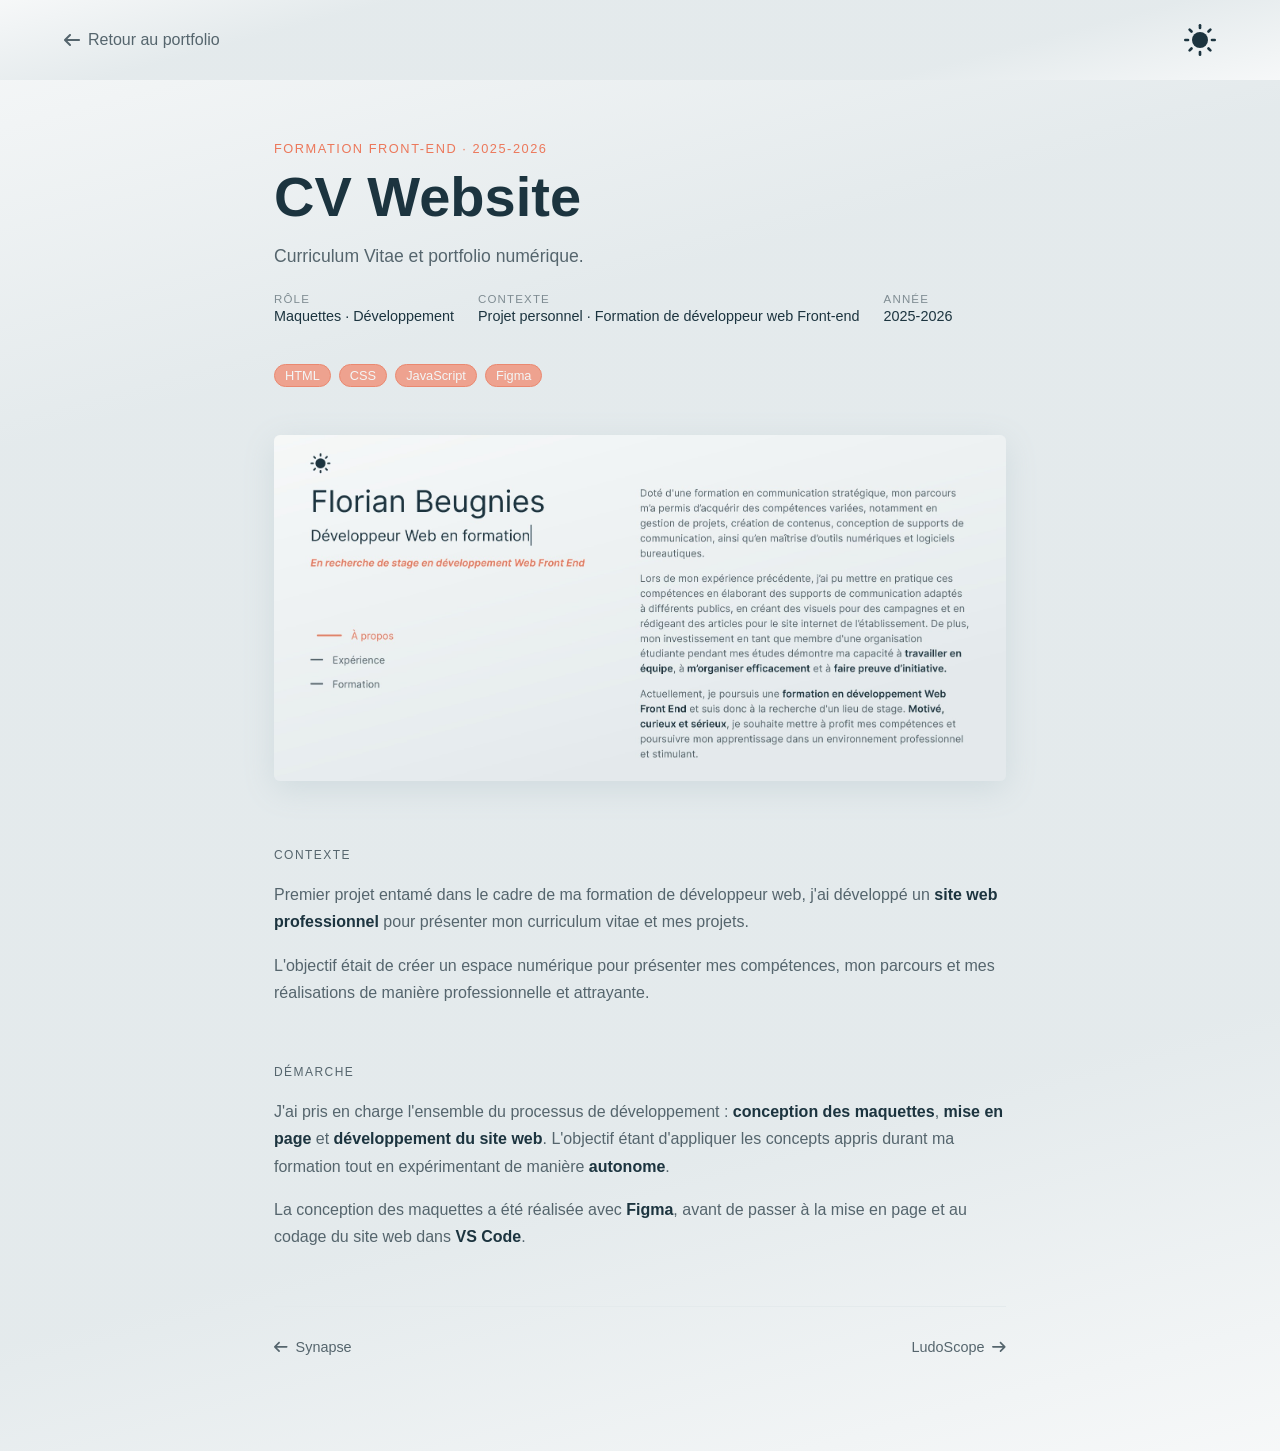
==== projet-cvwebsite.html @ bdbbf0bb "Déplace les fichiers à la racine pour GitHub Pages" ====
<!DOCTYPE html>
<html lang="fr">
<head>
    <meta charset="UTF-8">
    <meta name="viewport" content="width=device-width, initial-scale=1.0">
    <title>CV Website — Florian Beugnies</title>
    <link rel="icon" type="image/x-icon" href="favicon.ico">
    <link rel="stylesheet" href="https://use.typekit.net/bfp3pew.css">
    <link rel="stylesheet" href="cv-style.css">
    <link rel="stylesheet" href="projet-style.css">
</head>
<body>

    <!-- Lightbox -->
    <div class="lightbox" id="lightbox" role="dialog" aria-modal="true">
        <button class="lightbox-close" id="lightbox-close" aria-label="Fermer">✕</button>
        <img src="" alt="" id="lightbox-img">
    </div>

    <header class="projet-header">
        <a href="index.html" class="back-link" aria-label="Retour au portfolio">
            <!-- Flèche gauche -->
            <svg xmlns="http://www.w3.org/2000/svg" viewBox="0 0 512 512"><path d="M9.4 233.4c-12.5 12.5-12.5 32.8 0 45.3l160 160c12.5 12.5 32.8 12.5 45.3 0s12.5-32.8 0-45.3L109.2 288 480 288c17.7 0 32-14.3 32-32s-14.3-32-32-32L109.2 224l105.4-105.4c12.5-12.5 12.5-32.8 0-45.3s-32.8-12.5-45.3 0l-160 160z"/></svg>
            Retour au portfolio
        </a>
        <button class="dark-mode-toggle" aria-label="Basculer le mode sombre">
            <svg class="dark-mode-toggle__icon" viewBox="0 0 24 24">
                <defs>
                    <mask id="mask">
                        <rect x="0" y="0" width="100%" height="100%" fill="white"/>
                        <circle class="dark-mode-toggle__cut-out" r="6" cx="24" cy="10" fill="black"/>
                    </mask>
                </defs>
                <circle class="dark-mode-toggle__center-circle" r="6" cx="12" cy="12" fill="currentColor" mask="url(#mask)"/>
                <g class="dark-mode-toggle__rays" stroke="currentColor" stroke-width="2" stroke-linecap="round">
                    <line x1="12" x2="12" y1="3" y2="1"/>
                    <line x1="21" x2="23" y1="12" y2="12"/>
                    <line x1="12" x2="12" y1="21" y2="23"/>
                    <line x1="1" x2="3" y1="12" y2="12"/>
                </g>
                <g class="dark-mode-toggle__rays" stroke="currentColor" stroke-width="2" stroke-linecap="round" transform="rotate(45 12 12)">
                    <line x1="12" x2="12" y1="3" y2="1"/>
                    <line x1="21" x2="23" y1="12" y2="12"/>
                    <line x1="12" x2="12" y1="21" y2="23"/>
                    <line x1="1" x2="3" y1="12" y2="12"/>
                </g>
            </svg>
        </button>
    </header>

    <main>
        <div class="projet-wrapper">

            <!-- En-tête -->
            <p class="projet-eyebrow">Formation Front-end · 2025-2026</p>
            <h1 class="projet-titre">CV Website</h1>
            <p class="projet-sous-titre">Curriculum Vitae et portfolio numérique.</p>

            <div class="projet-meta">
                <div class="meta-item">
                    <span class="meta-label">Rôle</span>
                    <span class="meta-value">Maquettes · Développement</span>
                </div>
                <div class="meta-item">
                    <span class="meta-label">Contexte</span>
                    <span class="meta-value">Projet personnel · Formation de développeur web Front-end</span>
                </div>
                <div class="meta-item">
                    <span class="meta-label">Année</span>
                    <span class="meta-value">2025-2026</span>
                </div>
            </div>

            <div class="list-tags">
                <span class="tag">HTML</span>
                <span class="tag">CSS</span>
                <span class="tag">JavaScript</span>
                <span class="tag">Figma</span>
            </div>

            <!-- Image hero (couverture) -->
            <div class="hero-image">
                <div class="image-placeholder">
                    <img src="medias-projets/cvwebsite-front.JPG" alt="Aperçu du projet CV Website">
                </div>
            </div>

            <!-- Contexte & démarche -->
            <div class="section-bloc">
                <p class="section-label">Contexte</p>
                <p>Premier projet entamé dans le cadre de ma formation de développeur web, j'ai développé un <strong>site web professionnel</strong> pour présenter mon curriculum vitae et mes projets.</p>
                <p>L'objectif était de créer un espace numérique pour présenter mes compétences, mon parcours et mes réalisations de manière professionnelle et attrayante.</p>
            </div>

            <!-- Démarche -->
            <div class="section-bloc">
                <p class="section-label">Démarche</p>
                <p>J'ai pris en charge l'ensemble du processus de développement : <strong>conception des maquettes</strong>, <strong>mise en page</strong> et <strong>développement du site web</strong>. L'objectif étant d'appliquer les concepts appris durant ma formation tout en expérimentant de manière <strong>autonome</strong>.</p>
                <p>La conception des maquettes a été réalisée avec <strong>Figma</strong>, avant de passer à la mise en page et au codage du site web dans <strong>VS Code</strong>.</p>
            </div>

            <!-- lien vers le projet complet -->
            <!-- <div class="pdf-section">
                <p>Envie de feuilleter le journal en entier ?</p>
                <a href="fichiersPDF/Synapse.pdf" target="_blank" class="btn-pdf">
                    <svg xmlns="http://www.w3.org/2000/svg" viewBox="0 0 512 512"><path d="M320 0c-17.7 0-32 14.3-32 32s14.3 32 32 32l82.7 0-201.4 201.4c-12.5 12.5-12.5 32.8 0 45.3s32.8 12.5 45.3 0L448 109.3 448 192c0 17.7 14.3 32 32 32s32-14.3 32-32l0-160c0-17.7-14.3-32-32-32L320 0zM80 96C35.8 96 0 131.8 0 176L0 432c0 44.2 35.8 80 80 80l256 0c44.2 0 80-35.8 80-80l0-80c0-17.7-14.3-32-32-32s-32 14.3-32 32l0 80c0 8.8-7.2 16-16 16L80 448c-8.8 0-16-7.2-16-16l0-256c0-8.8 7.2-16 16-16l80 0c17.7 0 32-14.3 32-32s-14.3-32-32-32L80 96z"/></svg>
                    Voir le journal complet (PDF)
                </a>
            </div> -->

            <!-- Navigation entre projets -->
            <nav class="projet-nav">
                <a href="projet-synapse.html" class="nav-prev">
                    <svg xmlns="http://www.w3.org/2000/svg" viewBox="0 0 512 512"><path d="M9.4 233.4c-12.5 12.5-12.5 32.8 0 45.3l160 160c12.5 12.5 32.8 12.5 45.3 0s12.5-32.8 0-45.3L109.2 288 480 288c17.7 0 32-14.3 32-32s-14.3-32-32-32L109.2 224l105.4-105.4c12.5-12.5 12.5-32.8 0-45.3s-32.8-12.5-45.3 0l-160 160z"/></svg>
                    Synapse
                </a>
                <a href="projet-ludoscope.html" class="nav-next">
                    LudoScope
                    <svg xmlns="http://www.w3.org/2000/svg" viewBox="0 0 512 512"><path d="M502.6 278.6c12.5-12.5 12.5-32.8 0-45.3l-160-160c-12.5-12.5-32.8-12.5-45.3 0s-12.5 32.8 0 45.3L402.7 224 32 224c-17.7 0-32 14.3-32 32s14.3 32 32 32l370.7 0-105.4 105.4c-12.5 12.5-12.5 32.8 0 45.3s32.8 12.5 45.3 0l160-160z"/></svg>
                </a>
            </nav>

        </div>
    </main>

    <script src="darkmode.js"></script>
    <script src="gallery-script.js"></script>

</body>
</html>
---- cv-style.css ----
/** ===== VARIABLES & THÈME ===== */

:root {
    --gradient-bg-color: linear-gradient(345deg,hsl(195, 15%, 97%) 0%, hsl(195, 18%, 91%) 25%, hsl(195, 18%, 91%) 75%, hsl(195, 15%, 97%) 100%);
    --main-bg-color: hsl(195, 15%, 97%);
    --second-bg-color: hsl(195, 18%, 91%);
    --main-text-color: hsl(200, 12%, 38%);
    --accent-text-color: hsl(200, 38%, 18%);
    --accentuate-color: #EC785B;
    --tags-background-color: #F0967F;
    --shadow-color: hsl(195, 18%, 84%);
}

.theme--dark {
    --gradient-bg-color: linear-gradient(345deg,rgba(26, 46, 54, 1) 0%, rgba(14, 30, 36, 1) 25%, rgba(14, 30, 36, 1) 75%, rgba(26, 46, 54, 1) 100%);
    --main-bg-color: #0e1e24;
    --second-bg-color: #30464E;
    --main-text-color: hsl(195, 15%, 72%);
    --accent-text-color: #F5F0EE;
    --accentuate-color: #EC785B;
    --tags-background-color: #F0967F;
    --shadow-color: hsl(200, 30%, 6%);
}

/** ===== STYLES GLOBAUX ===== */

* {
    box-sizing: border-box;
}

html {
    font-family: "inter-variable", Arial, Helvetica, sans-serif;
    font-variation-settings: "slnt" 0, "wght" 400;
}

body {
    background-image: var(--gradient-bg-color);
    color: var(--main-text-color);
    margin: 0;
}

strong {
    color: var(--accent-text-color);
    font-variation-settings: "wght" 600;
}


/** ===== LAYOUT PRINCIPAL ===== */

header {
    height: 5rem;
    width: 100%;
    display: flex;
    flex-direction: row;
    justify-content: flex-start;
    padding: 2.5% 5% 0%;
}

main {
    width: 100%;
}


/** ===== PANEL GAUCHE (INFOS) ===== */

.infos {
    position: fixed;
    left: 0;
    bottom: 1rem;
    top: 5rem;
    width: 45%;
    margin-left: 5%;
    display: flex;
    flex-direction: column;
    justify-content: space-between;
    height: calc(100vh - 5rem);
}

.infos h1 {
    font-size: 3em;
    line-height: 1;
    margin: 0;
    color: var(--accent-text-color);
    transition: all .2s ease-in;
}

.infos h1:hover {
    color: var(--accentuate-color);
    transition: all .2s ease-in;
}

.infos h2 {
    font-size: 1.5em;
    line-height: 1;
    color: var(--accent-text-color);
}

.infos h3 {
    font-size: 1em;
    font-variation-settings: "slnt" -10, "wght" 600;
    margin-bottom: 0;
    color: var(--accentuate-color);
}

.infos a {
    text-decoration: none;
    color: var(--accent-text-color);
}

.infos ul {
    list-style: none;
    padding: 0;
    margin: 0;
    display: flex;
    flex-direction: column;
}

.infos ul li:last-child {
    margin-bottom: 0;
}

.infos svg {
    height: 2rem;
}

.infos a:hover svg {
    fill: var(--accentuate-color);
}


/** ===== MENU LATÉRAL ===== */

.side-menu a {
    position: relative;
    display: inline-block;
    padding-left: 35px;
    font-size: 1em;
    color: var(--main-text-color);
    transition: all 0.2s ease;
}

.side-menu a::before {
    content: "";
    position: absolute;
    left: 0;
    top: 50%;
    width: 20px;
    height: 2px;
    background-color: var(--main-text-color);
    transform: translateY(-50%);
    transition: all .2s ease-in;
    border-radius: 1px;
}

.side-menu a:hover {
    transform: translateX(10px);
    padding-left: 55px;
    color: var(--accentuate-color);
    transition: all .2s ease-in;
}

.side-menu a:hover::before {
    width: 40px;
    background-color: var(--accentuate-color);
}

.side-menu a:hover svg {
    fill: var(--accentuate-color);
    transition: all .2s ease-in;
}

.side-menu li {
    margin-bottom: 1rem;
}

.side-menu a.active {
    transform: translateX(10px);
    padding-left: 55px;
    color: var(--accentuate-color);
}

.side-menu a.active::before {
    width: 40px;
    background-color: var(--accentuate-color);
}


/** ===== LIENS SOCIAUX ===== */

.social-links ul {
    display: flex;
    flex-direction: row;
    gap: 1rem;
}

svg {
    height: 0.8em;
    fill: var(--main-text-color);
    transition: all .3s ease-in;
}


/** ===== CONTENU PRINCIPAL (DROITE) ===== */

#apropos, #experience, #formation, #projets {
    scroll-margin-top: 80px;
}

.contenu {
    margin-left: 50%;
    margin-right: 5%;
    max-width: 1200px;
    display: flex;
    flex-direction: column;
    gap: 8rem;
}

.contenu p {
    line-height: 1.5;
    margin-top: 0;
}

.contenu h1 {
    font-size: 1rem;
    line-height: 1;
    margin-top: 0;
}

.contenu .table-list {
    list-style: none;
    padding: 0;
    margin: 0;
}

.contenu .table-list-item {
    display: flex;
    padding: 1rem 0;
    transition: all .3s ease-in;
    border: 1px solid transparent;
    border-bottom: 1px solid var(--second-bg-color);
    border-radius: 8px;
}

.contenu .table-list:last-child {
    border: none;
}

.contenu .table-list .table-list-item:hover {
    background-color: var(--second-bg-color);
    border: 1px solid var(--accentuate-color);
    border-radius: 8px;
    transition: all .3s ease-in;
}

.contenu .table-list .table-list-item:hover .titre-fonction h1 {
    color: var(--accentuate-color);
}

.contenu .tasks-list {
    padding: 0;
}

.contenu .tasks-list li {
    margin-bottom: 0.2rem;
    line-height: 1.5;
}

.contenu .tasks-list li:last-child {
    margin-bottom: 1.2rem;
}

.contenu a {
    text-decoration: none;
    color: var(--main-text-color);
}
.contenu a:visited {
    color: inherit;
}


/** ===== SECTIONS : EXPÉRIENCE, FORMATION, PROJETS ===== */

.experience,
.formation,
.projets {
    margin-left: -2%;
    margin-right: -2%;
    box-shadow: var(--shadow-color) 0px 2px 3px 0px, var(--shadow-color) 0px 1px 1px 0px;
    border-radius: 8px;
    width: 100%;
    background-color: var(--main-bg-color);
    border: 1px solid var(--accentuate-color);
}

.formation-container {
    width: 100%;
}

.experience,
.formation {
    cursor: default;
}

.experience p:last-child,
.formation p:last-child,
.projets p:last-child {
    margin-bottom: 0.8rem;
}


/** ===== SECTION FORMATION ===== */

.formation {
    margin-bottom: 1rem;
}

.formation-container svg,
.projets svg {
    fill: var(--accent-text-color);
    transition: all .3s ease-in;
}

.formation a,
.formation-container a {
    text-decoration: none;
    color: var(--accent-text-color);
    cursor: pointer;
    transition: all .3s ease-in;
}

.formation a:hover,
.formation-container a:hover {
    color: var(--accentuate-color);
    transition: all .3s ease-in;
}

.formation-container a:hover svg {
    fill: var(--accentuate-color);
    transition: all .3s ease-in;
}


/** ===== SECTION EXPÉRIENCE ====== */

.annees {
    width: 100px;
    margin-left: 2%;
}

.titre-fonction {
    margin-right: 2%;
    flex: 1;
}

.titre-fonction h1 {
    color: var(--accent-text-color);
}

.titre-fonction p {
    line-height: 1;
}


/** ===== SECTION PROJETS ====== */

.projets a {
    text-decoration: none;
    color: var(--main-text-color);
    cursor: pointer;
    transition: all .3s ease-in;
}

.projets h1 {
    color: var(--accent-text-color);
}

.projets h1,
.projets p {
    margin-left: 2%;
    margin-right: 2%;
}

.projets a:hover h1 {
    color: var(--accentuate-color);
    transition: all .3s ease-in;
}

.projets a:hover svg {
    fill: var(--accentuate-color);
    transition: all .3s ease-in;
}


/** ===== TAGS ===== */

.list-tags {
    display: flex;
    gap: 0.5rem;
    flex-wrap: wrap;
    margin: 0 2%;
}

.ajust {
    margin-left: 0;
}

.tag {
    font-size: 0.8em;
    padding: 3px 6px;
    border-radius: 1rem;
    border: 1px solid var(--accentuate-color);
    background-color: var(--tags-background-color);
    color: var(--main-bg-color);
    font-variation-settings: "wght" 600;
    opacity: 0.8;
}


/** ===== FOOTER ===== */

.footer a, .footer strong {
    text-decoration: none;
    color: var(--main-text-color);
    font-variation-settings: "wght" 600;
    transition: all .3s ease-in;
}

.footer a:hover strong {
    color: var(--accentuate-color);
    transition: all .3s ease-in;
}


/** ===== DARK MODE TOGGLE ===== */

.dark-mode-toggle {
    position: fixed;
    background: transparent;
    cursor: pointer;
    border: none;
    border-radius: 1rem;
    padding: 0;
}

.dark-mode-toggle:focus {
    outline: none;
}

.dark-mode-toggle__icon {
    display: flex;
    align-items: center;
    justify-content: flex-start;
    width: 2rem;
    height: auto;
    color: var(--accent-text-color);
    transition: all .3s ease-in;
}

.dark-mode-toggle__icon:hover {
    color: var(--accentuate-color);
    transition: all .3s ease-in;
}

.dark-mode-toggle__icon--moon {
    color: var(--accent-text-color);
    transition: opacity .2s linear, color .2s linear;
    width: 2rem;
}

.dark-mode-toggle__icon--moon:hover {
    color: var(--accentuate-color);
    opacity: .8;
}

.dark-mode-toggle__rays {
    transition: opacity .2s linear .2s;
}

.dark-mode-toggle__icon--moon .dark-mode-toggle__rays {
    opacity: 0;
}

.dark-mode-toggle__cut-out {
    transition: transform .5s cubic-bezier(0.54,-0.42, 0.29, 1.3);
}

.dark-mode-toggle__icon--moon .dark-mode-toggle__cut-out {
    transform: translateX(-30%);
    transition: transform .5s cubic-bezier(0.21, 0.17, 0.43, 1.43);
}


/** ===== RESPONSIVE DESIGN ===== */

@media screen and (max-width: 1100px) {

    header {
        height: 5rem;
        width: 100%;
        display: flex;
        flex-direction: row;
        justify-content: flex-end;
        padding: 2.5% 5% 0%;
    }

    .maincontent {
        display: flex;
        flex-direction: column;
        margin: 0% 5%;
        gap: 4rem;
    }

    .infos {
        position: static;
        width: 100%;
        height: fit-content;
        margin-left: 0;
        justify-content: flex-start;
        gap: 2rem;
    }

    .contenu {
        width: 100%;
        max-width: 100%;
        margin: 0;
        gap: 4rem;
        align-items: center;
    }

    .formation {
        margin: 0;
    }

    .dark-mode-toggle {
        position: relative;
    }
}
---- projet-style.css ----
/** ===== Page Projet Synapse ===== */

        body {
            background-image: var(--gradient-bg-color);
        }

        /* Header avec bouton retour + toggle */
        .projet-header {
            height: 5rem;
            width: 100%;
            display: flex;
            flex-direction: row;
            justify-content: space-between;
            align-items: center;
            padding: 0 5%;
            position: sticky;
            top: 0;
            z-index: 100;
            background-image: var(--gradient-bg-color);
        }

        .back-link {
            display: flex;
            align-items: center;
            gap: 0.5rem;
            text-decoration: none;
            color: var(--main-text-color);
            font-variation-settings: "wght" 500;
            transition: all .2s ease-in;
        }

        .back-link svg {
            height: 1rem;
            fill: var(--main-text-color);
            transition: all .2s ease-in;
        }

        .back-link:hover {
            color: var(--accentuate-color);
            transform: translateX(-4px);
        }

        .back-link:hover svg {
            fill: var(--accentuate-color);
        }

        .dark-mode-toggle {
            position: static;
        }

        /* ===== CONTENU PRINCIPAL ===== */

        .projet-wrapper {
            max-width: 860px;
            margin: 0 auto;
            padding: 3rem 5% 6rem;
        }

        /* ===== EN-TÊTE DU PROJET ===== */

        .projet-eyebrow {
            font-size: 0.8em;
            letter-spacing: 0.12em;
            text-transform: uppercase;
            color: var(--accentuate-color);
            font-variation-settings: "wght" 600;
            margin-bottom: 0.75rem;
        }

        .projet-titre {
            font-size: clamp(2rem, 5vw, 3.5rem);
            line-height: 1.05;
            color: var(--accent-text-color);
            font-variation-settings: "wght" 700;
            margin: 0 0 1rem;
        }

        .projet-sous-titre {
            font-size: 1.1em;
            color: var(--main-text-color);
            line-height: 1.5;
            margin: 0 0 1.5rem;
            max-width: 600px;
        }

        .projet-meta {
            display: flex;
            gap: 1.5rem;
            flex-wrap: wrap;
            margin-bottom: 2.5rem;
        }

        .meta-item {
            display: flex;
            flex-direction: column;
            gap: 0.2rem;
        }

        .meta-label {
            font-size: 0.72em;
            letter-spacing: 0.1em;
            text-transform: uppercase;
            color: var(--main-text-color);
            opacity: 0.7;
        }

        .meta-value {
            font-size: 0.9em;
            color: var(--accent-text-color);
            font-variation-settings: "wght" 500;
        }

        .list-tags {
            display: flex;
            gap: 0.5rem;
            flex-wrap: wrap;
            margin: 0 0 3rem;
        }

        .tag {
            font-size: 0.8em;
            padding: 3px 10px;
            border-radius: 1em;
            border: 1px solid var(--accentuate-color);
            background-color: var(--tags-background-color);
            color: var(--main-bg-color);
            font-variation-settings: "wght" 600;
            opacity: 0.85;
        }

        /* ===== IMAGE HERO ===== */

        .hero-image {
            width: 100%;
            border-radius: 6px;
            overflow: hidden;
            margin-bottom: 4rem;
            box-shadow: 0 8px 32px var(--shadow-color);
            display: flex;
            align-items: center;
            justify-content: center;
            background-color: var(--second-bg-color);
        }

        .hero-image img {
            width: 100%;
            height: 100%;
            object-fit: cover;
            display: block;
        }

        .image-placeholder {
            display: flex;
            flex-direction: column;
            align-items: center;
            justify-content: center;
            gap: 0.75rem;
            color: var(--main-text-color);
            font-size: 0.85em;
            width: 100%;
            height: 100%;
            min-height: 300px;
        }

        .image-placeholder svg {
            height: 2.5rem;
            fill: var(--main-text-color);
            opacity: 0.5;
        }

        /* ===== SECTIONS TEXTE ===== */

        .section-bloc {
            margin-bottom: 3.5rem;
        }

        .section-label {
            font-size: 0.75em;
            letter-spacing: 0.12em;
            text-transform: uppercase;
            color: var(--accentuate-color);
            font-variation-settings: "wght" 600;
            margin-bottom: 0.75rem;
            display: flex;
            align-items: center;
            gap: 0.75rem;
        }

        .section-label::after {
            content: "";
            flex: 1;
            height: 1px;
            background-color: var(--second-bg-color);
        }

        .section-bloc p {
            line-height: 1.7;
            color: var(--main-text-color);
            margin: 0 0 1rem;
        }

        .section-bloc p:last-child {
            margin-bottom: 0;
        }

        /* ===== GRILLE DE SCANS ===== */

        .galerie-grid {
            display: grid;
            grid-template-columns: repeat(2, 1fr);
            gap: 1rem;
            margin-bottom: 4rem;
        }

        .galerie-item {
            border-radius: 4px;
            overflow: hidden;
            aspect-ratio: 3/4;
            cursor: zoom-in;
            transition: transform .25s ease, box-shadow .25s ease;
            box-shadow: 0 2px 8px var(--shadow-color);
            display: flex;
            align-items: center;
            justify-content: center;
        }

        .galerie-item:hover {
            transform: translateY(-4px);
            box-shadow: 0 12px 28px var(--shadow-color);
            transition: transform .25s ease, box-shadow .25s ease;
        }

        .galerie-item img {
            width: 100%;
            height: 100%;
            object-fit: cover;
            display: block;
        }

        .galerie-item.wide {
            grid-column: span 2;
            aspect-ratio: 3/2;
        }

        /* ===== LIGHTBOX ===== */

        .lightbox {
            display: none;
            position: fixed;
            inset: 0;
            background: rgba(14, 30, 36, 0.92);
            z-index: 1000;
            align-items: center;
            justify-content: center;
            padding: 2rem;
            cursor: zoom-out;
        }

        .lightbox.active {
            display: flex;
        }

        .lightbox img {
            max-width: 90vw;
            max-height: 90vh;
            object-fit: contain;
            border-radius: 4px;
            box-shadow: 0 24px 64px rgba(0,0,0,0.5);
        }

        .lightbox-close {
            position: absolute;
            top: 1.5rem;
            right: 1.5rem;
            background: none;
            border: none;
            color: #F5F0EE;
            font-size: 1.5rem;
            cursor: pointer;
            padding: 0.5rem;
            line-height: 1;
            opacity: 0.7;
            transition: opacity .2s;
        }

        .lightbox-close:hover {
            opacity: 1;
        }

        /* ===== BOUTON PDF ===== */

        .pdf-section {
            display: flex;
            flex-direction: column;
            align-items: center;
            gap: 1.5rem;
            padding: 2.5rem;
            border: 1px solid var(--second-bg-color);
            border-radius: 6px;
            text-align: center;
            margin-bottom: 4rem;
        }

        .pdf-section p {
            color: var(--main-text-color);
            margin: 0;
            line-height: 1.5;
        }

        .btn-pdf {
            display: inline-flex;
            align-items: center;
            gap: 0.6rem;
            padding: 0.75rem 1.5rem;
            background-color: var(--accentuate-color);
            color: #F5F0EE;
            text-decoration: none;
            border-radius: 4px;
            font-variation-settings: "wght" 600;
            font-size: 0.9em;
            transition: all .2s ease;
            opacity: 0.9;
        }

        .btn-pdf svg {
            height: 1rem;
            fill: #F5F0EE;
        }

        .btn-pdf:hover {
            opacity: 1;
            transform: translateY(-2px);
            box-shadow: 0 6px 16px var(--shadow-color);
            transition: all .2s ease;
        }

        /* ===== NAVIGATION BAS DE PAGE ===== */

        .projet-nav {
            display: flex;
            justify-content: space-between;
            align-items: center;
            padding-top: 2rem;
            border-top: 1px solid var(--second-bg-color);
        }

        .projet-nav a {
            display: flex;
            align-items: center;
            gap: 0.5rem;
            text-decoration: none;
            color: var(--main-text-color);
            font-variation-settings: "wght" 500;
            font-size: 0.9em;
            transition: all .2s ease-in;
        }

        .projet-nav a svg {
            height: 0.85rem;
            fill: var(--main-text-color);
            transition: all .2s ease-in;
        }

        .projet-nav a:hover {
            color: var(--accentuate-color);
        }

        .projet-nav a:hover svg {
            fill: var(--accentuate-color);
        }

        .nav-next {
            margin-left: auto;
        }

        /* ===== RESPONSIVE ===== */

        @media screen and (max-width: 600px) {
            .galerie-grid {
                grid-template-columns: 1fr;
            }

            .galerie-item.wide {
                grid-column: span 1;
                aspect-ratio: 3/2;
            }

            .projet-meta {
                gap: 1rem;
            }
        }
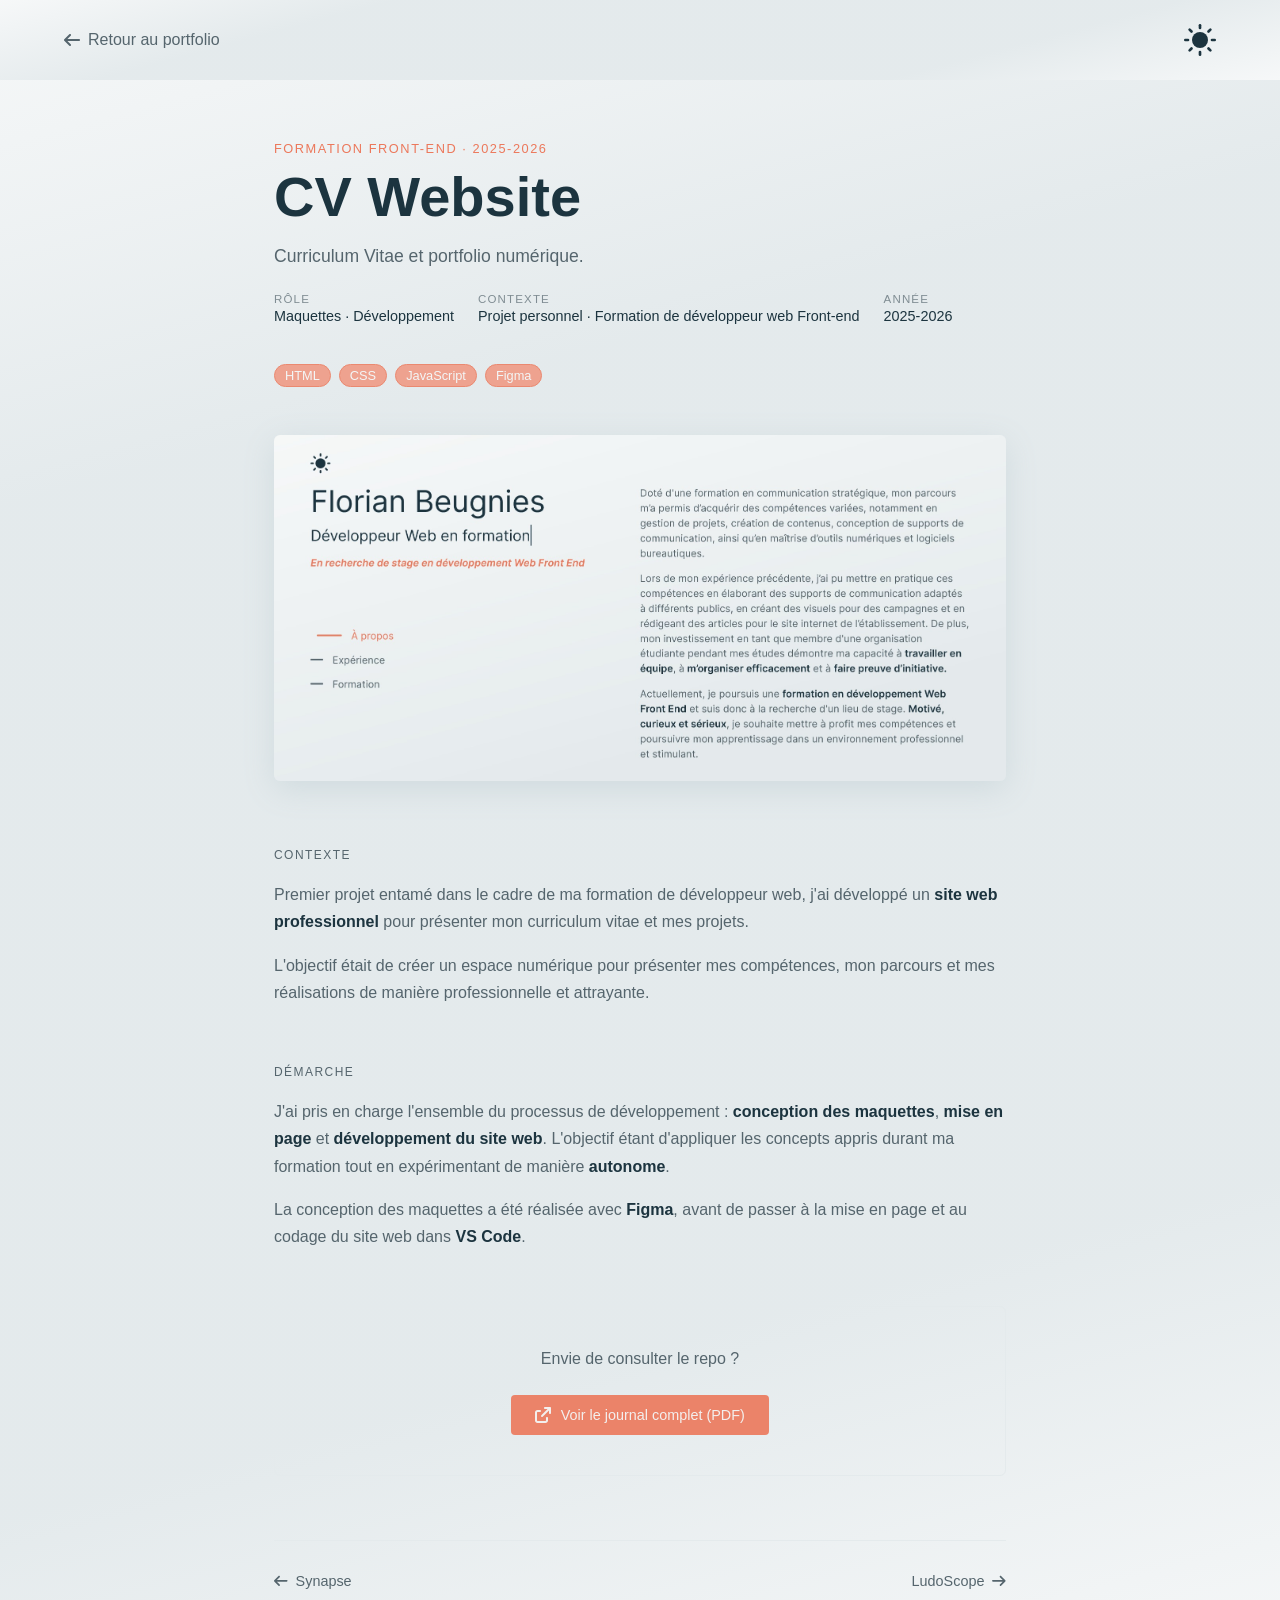
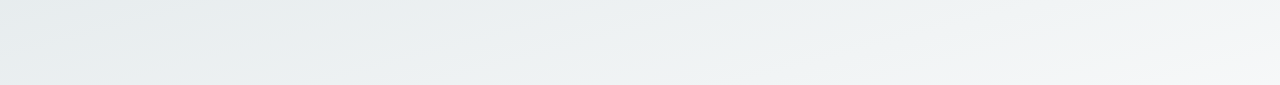
==== commit 6aaee08b: "Update CSS variables for improved theme consistency and modify project links in HTML" ====
--- a/projet-cvwebsite.html
+++ b/projet-cvwebsite.html
@@ -100,13 +100,13 @@
             </div>
 
             <!-- lien vers le projet complet -->
-            <!-- <div class="pdf-section">
-                <p>Envie de feuilleter le journal en entier ?</p>
+            <div class="pdf-section">
+                <p>Envie de consulter le repo ?</p>
                 <a href="fichiersPDF/Synapse.pdf" target="_blank" class="btn-pdf">
                     <svg xmlns="http://www.w3.org/2000/svg" viewBox="0 0 512 512"><path d="M320 0c-17.7 0-32 14.3-32 32s14.3 32 32 32l82.7 0-201.4 201.4c-12.5 12.5-12.5 32.8 0 45.3s32.8 12.5 45.3 0L448 109.3 448 192c0 17.7 14.3 32 32 32s32-14.3 32-32l0-160c0-17.7-14.3-32-32-32L320 0zM80 96C35.8 96 0 131.8 0 176L0 432c0 44.2 35.8 80 80 80l256 0c44.2 0 80-35.8 80-80l0-80c0-17.7-14.3-32-32-32s-32 14.3-32 32l0 80c0 8.8-7.2 16-16 16L80 448c-8.8 0-16-7.2-16-16l0-256c0-8.8 7.2-16 16-16l80 0c17.7 0 32-14.3 32-32s-14.3-32-32-32L80 96z"/></svg>
                     Voir le journal complet (PDF)
                 </a>
-            </div> -->
+            </div>
 
             <!-- Navigation entre projets -->
             <nav class="projet-nav">
--- a/cv-style.css
+++ b/cv-style.css
@@ -2,10 +2,10 @@
 
 :root {
     --gradient-bg-color: linear-gradient(345deg,hsl(195, 15%, 97%) 0%, hsl(195, 18%, 91%) 25%, hsl(195, 18%, 91%) 75%, hsl(195, 15%, 97%) 100%);
-    --main-bg-color: hsl(195, 15%, 97%);
+    --main-bg-color: rgb(246, 248, 248);
     --second-bg-color: hsl(195, 18%, 91%);
     --main-text-color: hsl(200, 12%, 38%);
-    --accent-text-color: hsl(200, 38%, 18%);
+    --accent-text-color: rgb(28, 52, 63);
     --accentuate-color: #EC785B;
     --tags-background-color: #F0967F;
     --shadow-color: hsl(195, 18%, 84%);
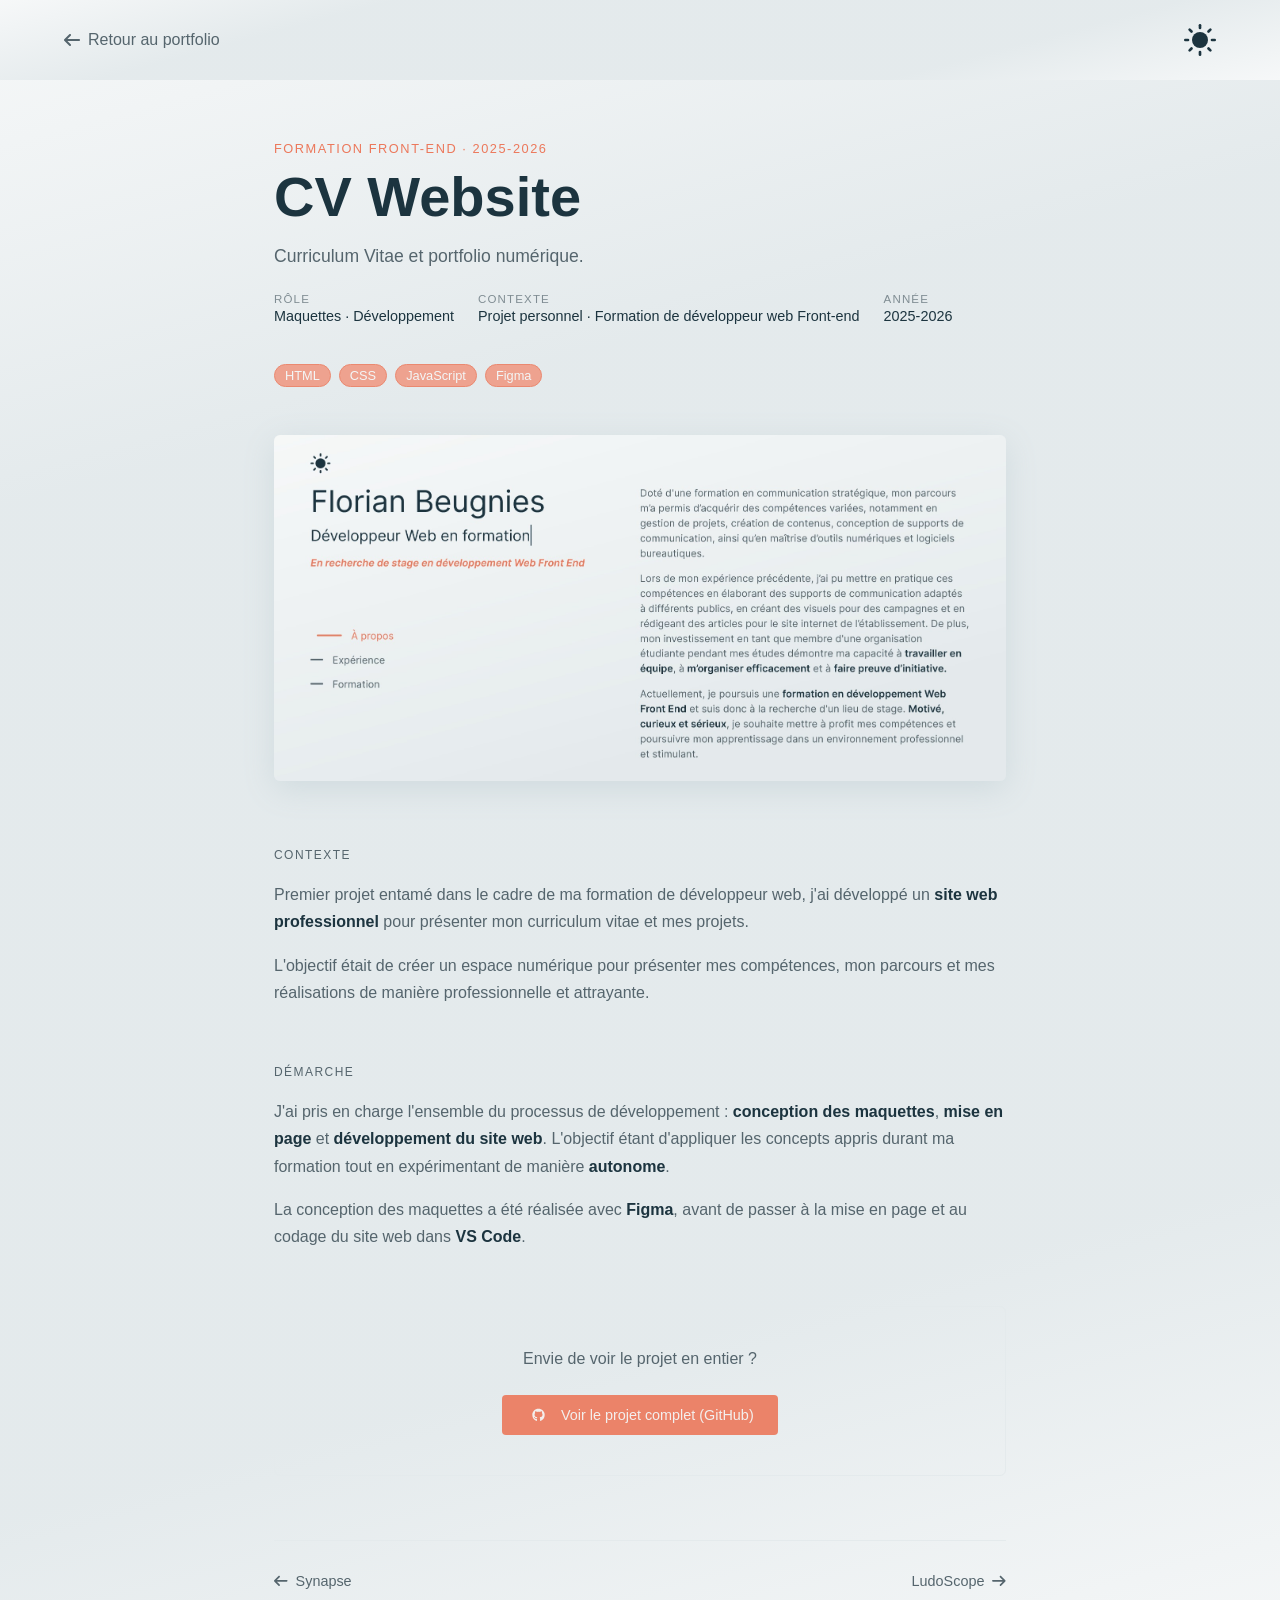
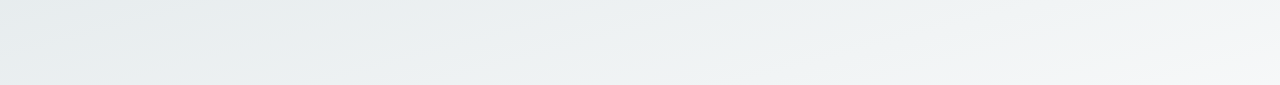
==== commit f1037961: "Update README and project HTML files to enhance project descriptions and links" ====
--- a/projet-cvwebsite.html
+++ b/projet-cvwebsite.html
@@ -9,6 +9,7 @@
     <link rel="stylesheet" href="cv-style.css">
     <link rel="stylesheet" href="projet-style.css">
 </head>
+
 <body>
 
     <!-- Lightbox -->
@@ -99,12 +100,14 @@
                 <p>La conception des maquettes a été réalisée avec <strong>Figma</strong>, avant de passer à la mise en page et au codage du site web dans <strong>VS Code</strong>.</p>
             </div>
 
-            <!-- lien vers le projet complet -->
+            <!-- Repo complet -->
             <div class="pdf-section">
-                <p>Envie de consulter le repo ?</p>
-                <a href="fichiersPDF/Synapse.pdf" target="_blank" class="btn-pdf">
-                    <svg xmlns="http://www.w3.org/2000/svg" viewBox="0 0 512 512"><path d="M320 0c-17.7 0-32 14.3-32 32s14.3 32 32 32l82.7 0-201.4 201.4c-12.5 12.5-12.5 32.8 0 45.3s32.8 12.5 45.3 0L448 109.3 448 192c0 17.7 14.3 32 32 32s32-14.3 32-32l0-160c0-17.7-14.3-32-32-32L320 0zM80 96C35.8 96 0 131.8 0 176L0 432c0 44.2 35.8 80 80 80l256 0c44.2 0 80-35.8 80-80l0-80c0-17.7-14.3-32-32-32s-32 14.3-32 32l0 80c0 8.8-7.2 16-16 16L80 448c-8.8 0-16-7.2-16-16l0-256c0-8.8 7.2-16 16-16l80 0c17.7 0 32-14.3 32-32s-14.3-32-32-32L80 96z"/></svg>
-                    Voir le journal complet (PDF)
+                <p>Envie de voir le projet en entier ?</p>
+                <a href="https://github.com/Spottingtrains/CV-Website.git" target="_blank" class="btn-pdf">
+                    <!-- Icône GitHub -->
+                    <svg xmlns="http://www.w3.org/2000/svg" height="25" width="25" viewBox="0 0 640 640">
+                        <path d="M237.9 461.4C237.9 463.4 235.6 465 232.7 465C229.4 465.3 227.1 463.7 227.1 461.4C227.1 459.4 229.4 457.8 232.3 457.8C235.3 457.5 237.9 459.1 237.9 461.4zM206.8 456.9C206.1 458.9 208.1 461.2 211.1 461.8C213.7 462.8 216.7 461.8 217.3 459.8C217.9 457.8 216 455.5 213 454.6C210.4 453.9 207.5 454.9 206.8 456.9zM251 455.2C248.1 455.9 246.1 457.8 246.4 460.1C246.7 462.1 249.3 463.4 252.3 462.7C255.2 462 257.2 460.1 256.9 458.1C256.6 456.2 253.9 454.9 251 455.2zM316.8 72C178.1 72 72 177.3 72 316C72 426.9 141.8 521.8 241.5 555.2C254.3 557.5 258.8 549.6 258.8 543.1C258.8 536.9 258.5 502.7 258.5 481.7C258.5 481.7 188.5 496.7 173.8 451.9C173.8 451.9 162.4 422.8 146 415.3C146 415.3 123.1 399.6 147.6 399.9C147.6 399.9 172.5 401.9 186.2 425.7C208.1 464.3 244.8 453.2 259.1 446.6C261.4 430.6 267.9 419.5 275.1 412.9C219.2 406.7 162.8 398.6 162.8 302.4C162.8 274.9 170.4 261.1 186.4 243.5C183.8 237 175.3 210.2 189 175.6C209.9 169.1 258 202.6 258 202.6C278 197 299.5 194.1 320.8 194.1C342.1 194.1 363.6 197 383.6 202.6C383.6 202.6 431.7 169 452.6 175.6C466.3 210.3 457.8 237 455.2 243.5C471.2 261.2 481 275 481 302.4C481 398.9 422.1 406.6 366.2 412.9C375.4 420.8 383.2 435.8 383.2 459.3C383.2 493 382.9 534.7 382.9 542.9C382.9 549.4 387.5 557.3 400.2 555C500.2 521.8 568 426.9 568 316C568 177.3 455.5 72 316.8 72zM169.2 416.9C167.9 417.9 168.2 420.2 169.9 422.1C171.5 423.7 173.8 424.4 175.1 423.1C176.4 422.1 176.1 419.8 174.4 417.9C172.8 416.3 170.5 415.6 169.2 416.9zM158.4 408.8C157.7 410.1 158.7 411.7 160.7 412.7C162.3 413.7 164.3 413.4 165 412C165.7 410.7 164.7 409.1 162.7 408.1C160.7 407.5 159.1 407.8 158.4 408.8zM190.8 444.4C189.2 445.7 189.8 448.7 192.1 450.6C194.4 452.9 197.3 453.2 198.6 451.6C199.9 450.3 199.3 447.3 197.3 445.4C195.1 443.1 192.1 442.8 190.8 444.4zM179.4 429.7C177.8 430.7 177.8 433.3 179.4 435.6C181 437.9 183.7 438.9 185 437.9C186.6 436.6 186.6 434 185 431.7C183.6 429.4 181 428.4 179.4 429.7z"/>
+                    </svg>                    Voir le projet complet (GitHub)
                 </a>
             </div>
 
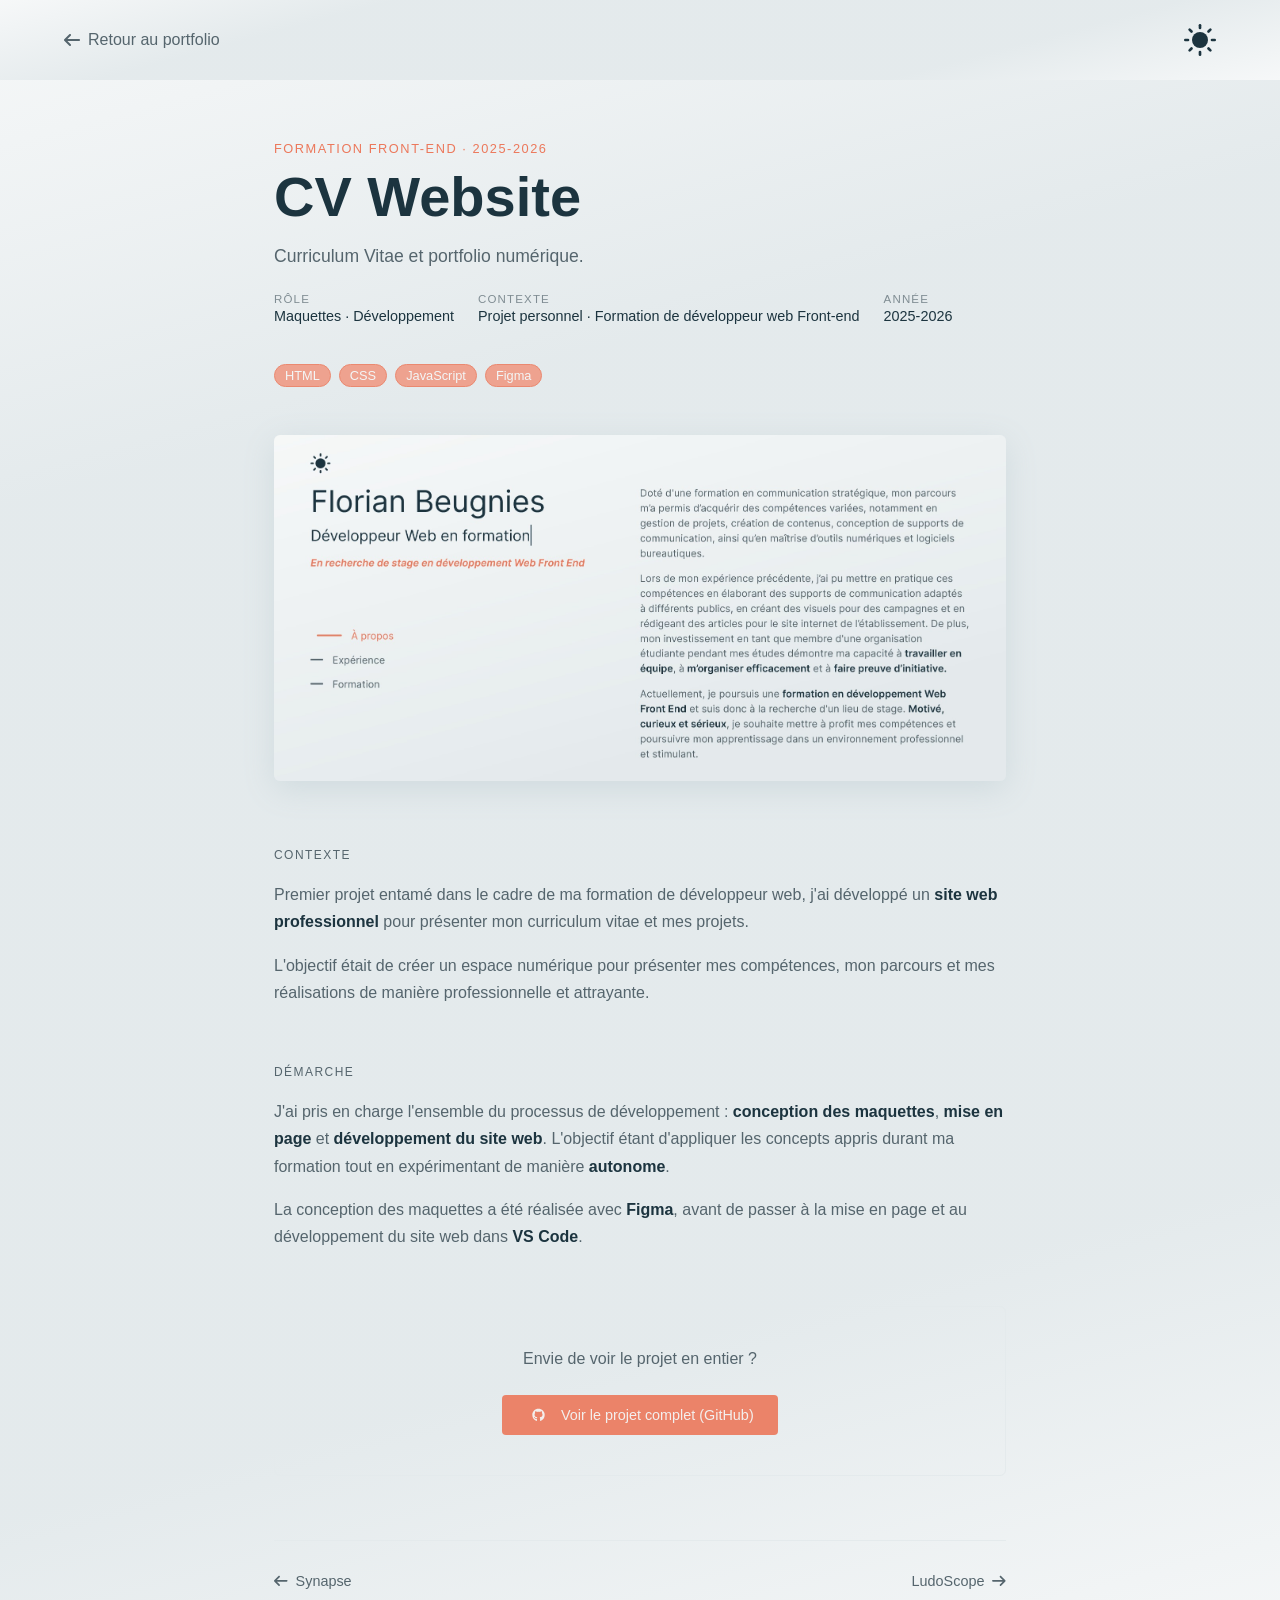
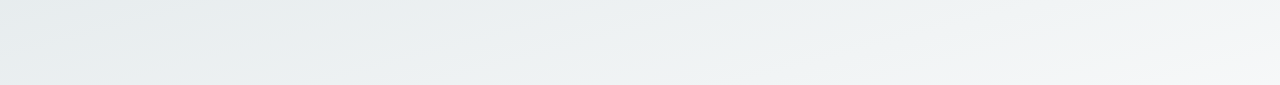
==== commit 8aa1fafa: "Update project description to clarify development process in CV website" ====
--- a/projet-cvwebsite.html
+++ b/projet-cvwebsite.html
@@ -97,7 +97,7 @@
             <div class="section-bloc">
                 <p class="section-label">Démarche</p>
                 <p>J'ai pris en charge l'ensemble du processus de développement : <strong>conception des maquettes</strong>, <strong>mise en page</strong> et <strong>développement du site web</strong>. L'objectif étant d'appliquer les concepts appris durant ma formation tout en expérimentant de manière <strong>autonome</strong>.</p>
-                <p>La conception des maquettes a été réalisée avec <strong>Figma</strong>, avant de passer à la mise en page et au codage du site web dans <strong>VS Code</strong>.</p>
+                <p>La conception des maquettes a été réalisée avec <strong>Figma</strong>, avant de passer à la mise en page et au développement du site web dans <strong>VS Code</strong>.</p>
             </div>
 
             <!-- Repo complet -->
